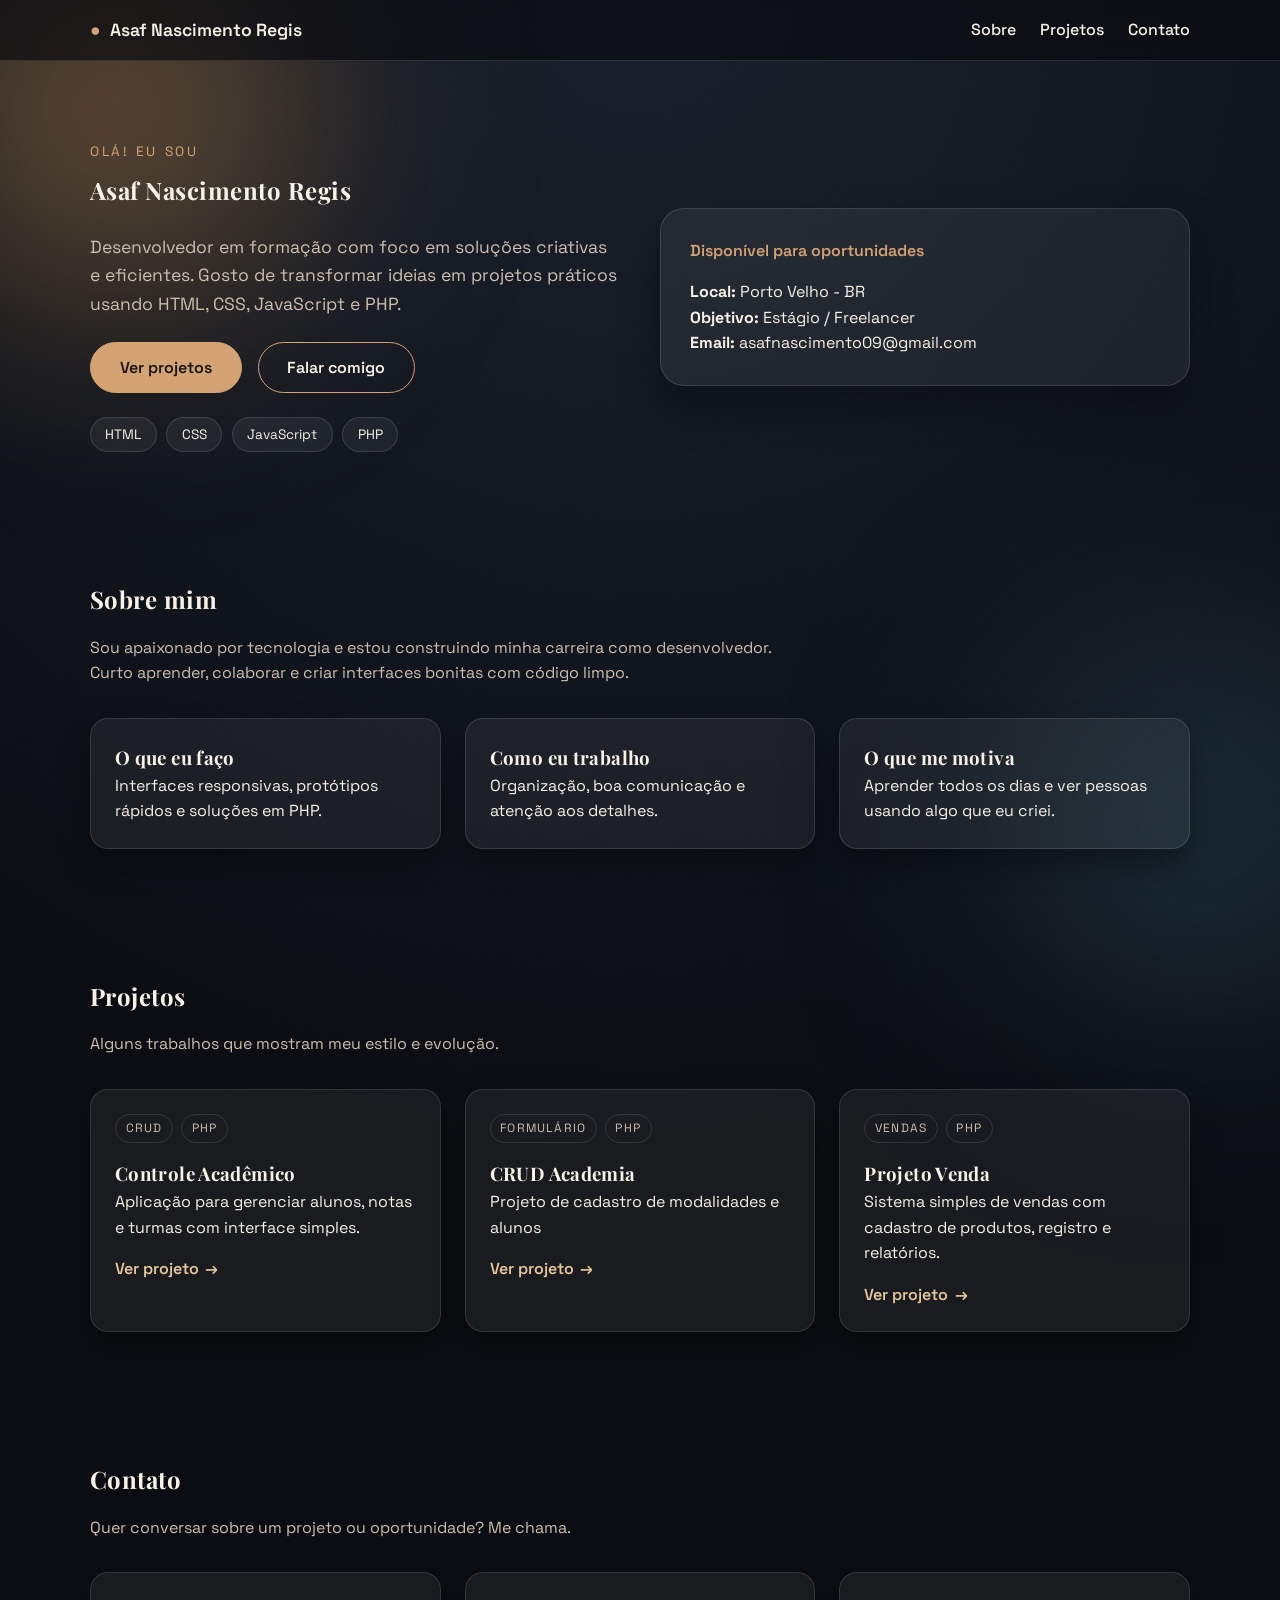
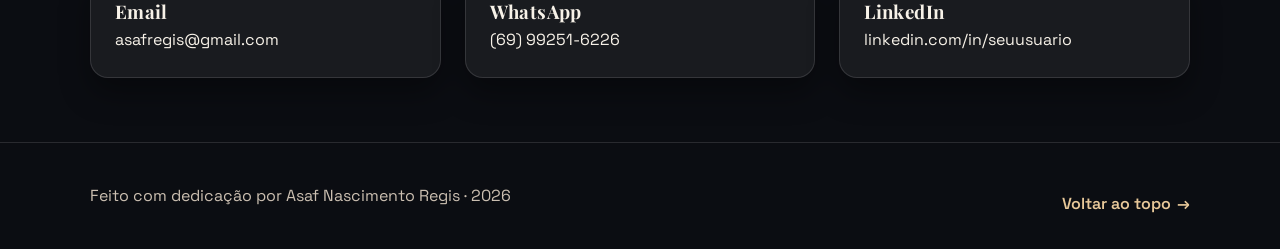
==== index.html @ 3a40befc "ajeitando-links" ====
﻿<!doctype html>
<html lang="pt-br">
  <head>
    <meta charset="utf-8" />
    <meta name="viewport" content="width=device-width, initial-scale=1" />
    <title>Portfólio | Asaf Nascimento Regis</title>
    <meta name="description" content="Portfólio pessoal com projetos, sobre e contato." />
    <link rel="preconnect" href="https://fonts.googleapis.com" />
    <link rel="preconnect" href="https://fonts.gstatic.com" crossorigin />
    <link href="https://fonts.googleapis.com/css2?family=Space+Grotesk:wght@300;400;500;600;700&family=Playfair+Display:wght@400;500;600&display=swap" rel="stylesheet" />
    <link rel="stylesheet" href="assets/style.css" />
  </head>
  <body>
    <div class="bg-orb orb-1"></div>
    <div class="bg-orb orb-2"></div>

    <header class="site-header">
      <div class="container header-content">
        <div class="brand">
          <span class="brand-mark">●</span>
          <span class="brand-name">Asaf Nascimento Regis</span>
        </div>
        <nav class="nav">
          <a href="#sobre">Sobre</a>
          <a href="#projetos">Projetos</a>
          <a href="#contato">Contato</a>
        </nav>
      </div>
    </header>

    <main>
      <section class="hero" id="topo">
        <div class="container hero-grid">
          <div class="hero-text">
            <p class="eyebrow">Olá! Eu sou</p>
            <h1>Asaf Nascimento Regis</h1>
            <p class="lead">
              Desenvolvedor em formação com foco em soluções criativas e eficientes.
              Gosto de transformar ideias em projetos práticos usando HTML, CSS, JavaScript e PHP.
            </p>
            <div class="hero-actions">
              <a class="btn primary" href="#projetos">Ver projetos</a>
              <a class="btn ghost" href="#contato">Falar comigo</a>
            </div>
            <div class="hero-tags">
              <span>HTML</span>
              <span>CSS</span>
              <span>JavaScript</span>
              <span>PHP</span>
            </div>
          </div>
          <div class="hero-card">
            <div class="card-header">
              <span>Disponível para oportunidades</span>
            </div>
            <div class="card-body">
              <p><strong>Local:</strong> Porto Velho - BR</p>
              <p><strong>Objetivo:</strong> Estágio / Freelancer</p>
              <p><strong>Email:</strong> asafnascimento09@gmail.com</p>
            </div>
          </div>
        </div>
      </section>

      <section class="section" id="sobre">
        <div class="container">
          <div class="section-header">
            <h2>Sobre mim</h2>
            <p>
              Sou apaixonado por tecnologia e estou construindo minha carreira como desenvolvedor.
              Curto aprender, colaborar e criar interfaces bonitas com código limpo.
            </p>
          </div>
          <div class="about-grid">
            <div class="about-card">
              <h3>O que eu faço</h3>
              <p>Interfaces responsivas, protótipos rápidos e soluções em PHP.</p>
            </div>
            <div class="about-card">
              <h3>Como eu trabalho</h3>
              <p>Organização, boa comunicação e atenção aos detalhes.</p>
            </div>
            <div class="about-card">
              <h3>O que me motiva</h3>
              <p>Aprender todos os dias e ver pessoas usando algo que eu criei.</p>
            </div>
          </div>
        </div>
      </section>

      <section class="section projects" id="projetos">
        <div class="container">
          <div class="section-header">
            <h2>Projetos</h2>
            <p>Alguns trabalhos que mostram meu estilo e evolução.</p>
          </div>
          <div class="projects-grid">
            <article class="project-card">
              <div class="project-meta">
                <span class="pill">CRUD</span>
                <span class="pill">PHP</span>
              </div>
              <h3>Controle Acadêmico</h3>
              <p>Aplicação para gerenciar alunos, notas e turmas com interface simples.</p>
              <a class="text-link" href="desen-com-ia/controle_academico_CRUD/" target="_blank" rel="noreferrer">Ver projeto</a>
            </article>
            <article class="project-card">
              <div class="project-meta">
                <span class="pill">Formulário</span>
                <span class="pill">PHP</span>
              </div>
              <h3>CRUD Academia</h3>
              <p>Projeto de cadastro de modalidades e alunos</p>
              <a class="text-link" href="CRUD_NO_PHP_CLASS/index.php" target="_blank" rel="noreferrer">Ver projeto</a>
            </article>
            <article class="project-card">
              <div class="project-meta">
                <span class="pill">Vendas</span>
                <span class="pill">PHP</span>
              </div>
              <h3>Projeto Venda</h3>
              <p>Sistema simples de vendas com cadastro de produtos, registro e relatórios.</p>
              <a class="text-link" href="projeto_venda/" target="_blank" rel="noreferrer">Ver projeto</a>
            </article>
          </div>
        </div>
      </section>

      <section class="section" id="contato">
        <div class="container">
          <div class="section-header">
            <h2>Contato</h2>
            <p>Quer conversar sobre um projeto ou oportunidade? Me chama.</p>
          </div>
          <div class="contact-grid">
            <div class="contact-card">
              <h3>Email</h3>
              <p>asafregis@gmail.com</p>
            </div>
            <div class="contact-card">
              <h3>WhatsApp</h3>
              <p>(69) 99251-6226</p>
            </div>
            <div class="contact-card">
              <h3>LinkedIn</h3>
              <p>linkedin.com/in/seuusuario</p>
            </div>
          </div>
        </div>
      </section>
    </main>

    <footer class="site-footer">
      <div class="container footer-content">
        <p>Feito com dedicação por Asaf Nascimento Regis · 2026</p>
        <a class="text-link" href="#topo">Voltar ao topo</a>
      </div>
    </footer>

    <script src="assets/script.js"></script>
  </body>
</html>
---- assets/style.css ----
﻿:root {
  --bg: #0f1218;
  --bg-alt: #171c24;
  --card: rgba(255, 255, 255, 0.06);
  --text: #f7f2e8;
  --muted: #cbbfb1;
  --accent: #d4a373;
  --accent-strong: #e8c899;
  --stroke: rgba(255, 255, 255, 0.12);
  --shadow: rgba(0, 0, 0, 0.35);
}

* {
  box-sizing: border-box;
  margin: 0;
  padding: 0;
}

body {
  font-family: "Space Grotesk", sans-serif;
  background: radial-gradient(circle at top, #1a202c, #0b0d12 60%);
  color: var(--text);
  min-height: 100vh;
  line-height: 1.6;
  overflow-x: hidden;
}

h1, h2, h3 {
  font-family: "Playfair Display", serif;
  letter-spacing: 0.02em;
}

a {
  color: inherit;
  text-decoration: none;
}

.container {
  width: min(1100px, 90%);
  margin: 0 auto;
}

.site-header {
  position: sticky;
  top: 0;
  z-index: 10;
  background: rgba(10, 12, 16, 0.7);
  backdrop-filter: blur(10px);
  border-bottom: 1px solid var(--stroke);
}

.header-content {
  display: flex;
  align-items: center;
  justify-content: space-between;
  padding: 1rem 0;
}

.brand {
  display: flex;
  align-items: center;
  gap: 0.6rem;
  font-weight: 600;
  font-size: 1.1rem;
}

.brand-mark {
  color: var(--accent);
}

.nav {
  display: flex;
  gap: 1.5rem;
  font-weight: 500;
}

.nav a {
  position: relative;
}

.nav a::after {
  content: "";
  position: absolute;
  left: 0;
  bottom: -0.3rem;
  width: 0;
  height: 2px;
  background: var(--accent);
  transition: width 0.3s ease;
}

.nav a:hover::after {
  width: 100%;
}

.hero {
  padding: 5rem 0 4rem;
}

.hero-grid {
  display: grid;
  gap: 2.5rem;
  grid-template-columns: repeat(auto-fit, minmax(280px, 1fr));
  align-items: center;
}

.eyebrow {
  text-transform: uppercase;
  letter-spacing: 0.2em;
  font-size: 0.85rem;
  color: var(--accent);
  margin-bottom: 0.5rem;
}

.lead {
  margin: 1.5rem 0;
  color: var(--muted);
  font-size: 1.1rem;
}

.hero-actions {
  display: flex;
  gap: 1rem;
  flex-wrap: wrap;
  margin-bottom: 1.5rem;
}

.btn {
  padding: 0.75rem 1.8rem;
  border-radius: 999px;
  border: 1px solid var(--accent);
  font-weight: 600;
  transition: transform 0.2s ease, box-shadow 0.2s ease;
}

.btn.primary {
  background: var(--accent);
  color: #1a1410;
}

.btn.ghost {
  background: transparent;
  color: var(--text);
}

.btn:hover {
  transform: translateY(-2px);
  box-shadow: 0 12px 25px var(--shadow);
}

.hero-tags {
  display: flex;
  flex-wrap: wrap;
  gap: 0.6rem;
}

.hero-tags span {
  border: 1px solid var(--stroke);
  padding: 0.35rem 0.9rem;
  border-radius: 999px;
  font-size: 0.85rem;
  background: var(--card);
}

.hero-card {
  background: var(--card);
  border-radius: 24px;
  border: 1px solid var(--stroke);
  padding: 1.8rem;
  box-shadow: 0 20px 40px var(--shadow);
}

.card-header {
  font-weight: 600;
  margin-bottom: 1rem;
  color: var(--accent);
}

.section {
  padding: 4rem 0;
}

.section-header {
  display: grid;
  gap: 1rem;
  margin-bottom: 2rem;
}

.section-header p {
  color: var(--muted);
  max-width: 700px;
}

.about-grid,
.projects-grid,
.contact-grid {
  display: grid;
  gap: 1.5rem;
  grid-template-columns: repeat(auto-fit, minmax(240px, 1fr));
}

.about-card,
.project-card,
.contact-card {
  background: var(--card);
  border: 1px solid var(--stroke);
  border-radius: 18px;
  padding: 1.5rem;
  box-shadow: 0 15px 30px var(--shadow);
}

.project-meta {
  display: flex;
  gap: 0.5rem;
  margin-bottom: 1rem;
}

.pill {
  font-size: 0.75rem;
  text-transform: uppercase;
  letter-spacing: 0.1em;
  border: 1px solid var(--stroke);
  padding: 0.25rem 0.6rem;
  border-radius: 999px;
  color: var(--muted);
}

.text-link {
  display: inline-flex;
  margin-top: 1rem;
  color: var(--accent-strong);
  font-weight: 600;
}

.text-link::after {
  content: "→";
  margin-left: 0.4rem;
  transition: transform 0.2s ease;
}

.text-link:hover::after {
  transform: translateX(4px);
}

.site-footer {
  border-top: 1px solid var(--stroke);
  padding: 2rem 0;
  background: #0b0d12;
}

.footer-content {
  display: flex;
  align-items: center;
  justify-content: space-between;
  flex-wrap: wrap;
  gap: 1rem;
  color: var(--muted);
}

.bg-orb {
  position: fixed;
  width: 380px;
  height: 380px;
  border-radius: 50%;
  filter: blur(120px);
  opacity: 0.5;
  z-index: -1;
}

.orb-1 {
  background: #b8874f;
  top: -80px;
  left: -80px;
}

.orb-2 {
  background: #2d4c61;
  bottom: -120px;
  right: -120px;
}

.reveal {
  opacity: 0;
  transform: translateY(24px);
  transition: opacity 0.6s ease, transform 0.6s ease;
}

.reveal.visible {
  opacity: 1;
  transform: translateY(0);
}

@media (max-width: 720px) {
  .nav {
    display: none;
  }

  .hero {
    padding-top: 3.5rem;
  }

  .footer-content {
    flex-direction: column;
    align-items: flex-start;
  }
}
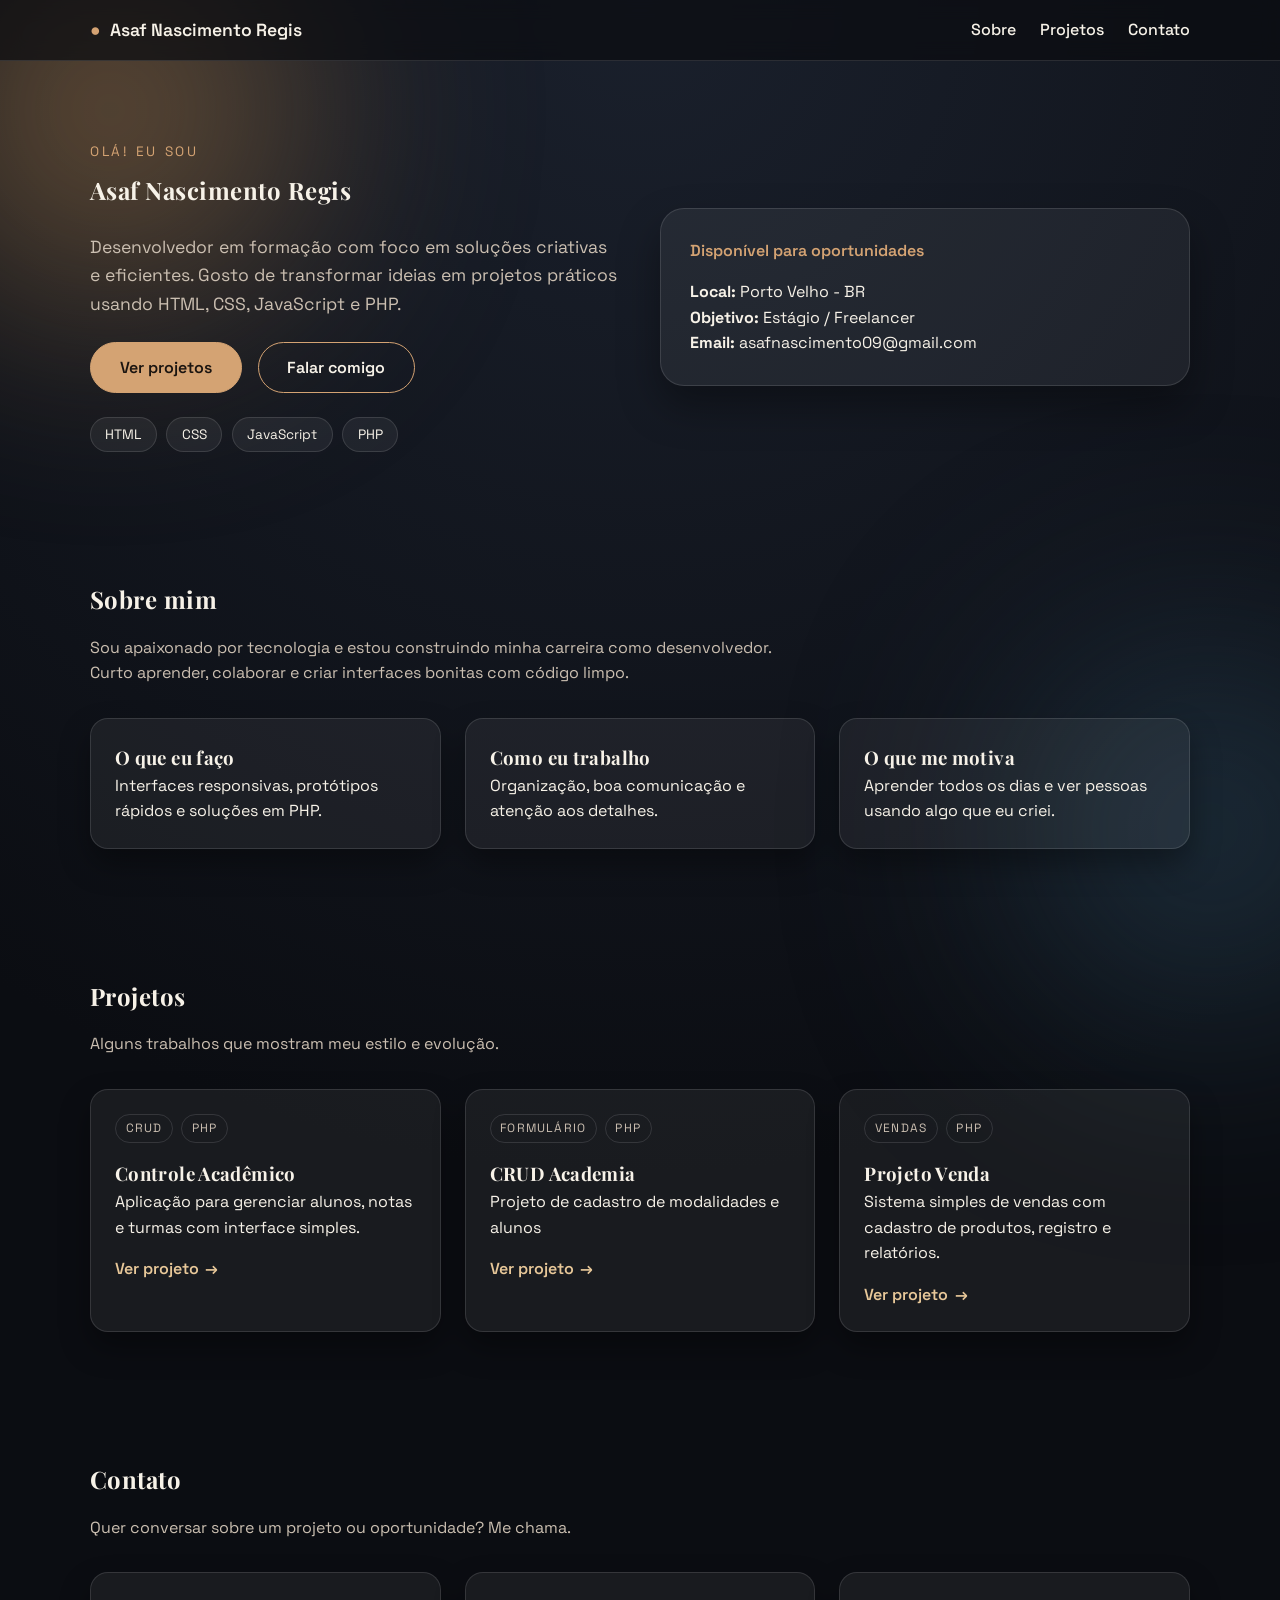
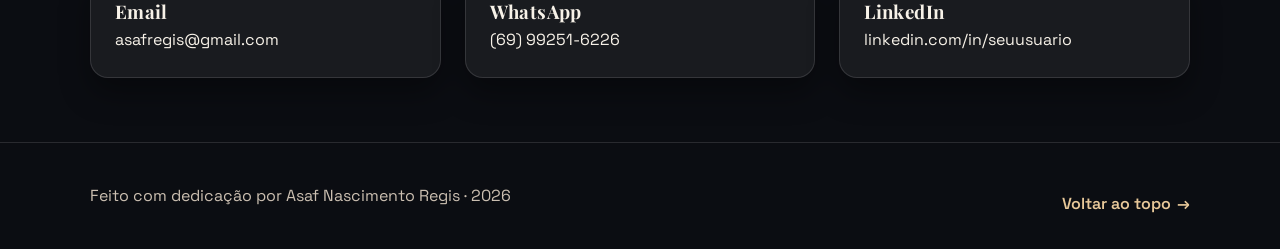
==== commit 5f5a83ca: "teste" ====
--- a/index.html
+++ b/index.html
@@ -102,7 +102,7 @@
               </div>
               <h3>Controle Acadêmico</h3>
               <p>Aplicação para gerenciar alunos, notas e turmas com interface simples.</p>
-              <a class="text-link" href="desen-com-ia/controle_academico_CRUD/" target="_blank" rel="noreferrer">Ver projeto</a>
+              <a class="text-link" href="desen-com-ia/controle_academico_CRUD/index.php" target="_blank" rel="noreferrer">Ver projeto</a>
             </article>
             <article class="project-card">
               <div class="project-meta">
@@ -111,7 +111,7 @@
               </div>
               <h3>CRUD Academia</h3>
               <p>Projeto de cadastro de modalidades e alunos</p>
-              <a class="text-link" href="CRUD_NO_PHP_CLASS/index.php" target="_blank" rel="noreferrer">Ver projeto</a>
+              <a class="text-link" href="CRUD_NO_PHP_CLASS/" target="_blank" rel="noreferrer">Ver projeto</a>
             </article>
             <article class="project-card">
               <div class="project-meta">
@@ -120,7 +120,7 @@
               </div>
               <h3>Projeto Venda</h3>
               <p>Sistema simples de vendas com cadastro de produtos, registro e relatórios.</p>
-              <a class="text-link" href="projeto_venda/" target="_blank" rel="noreferrer">Ver projeto</a>
+              <a class="text-link" href="projeto_venda/index.php" target="_blank" rel="noreferrer">Ver projeto</a>
             </article>
           </div>
         </div>
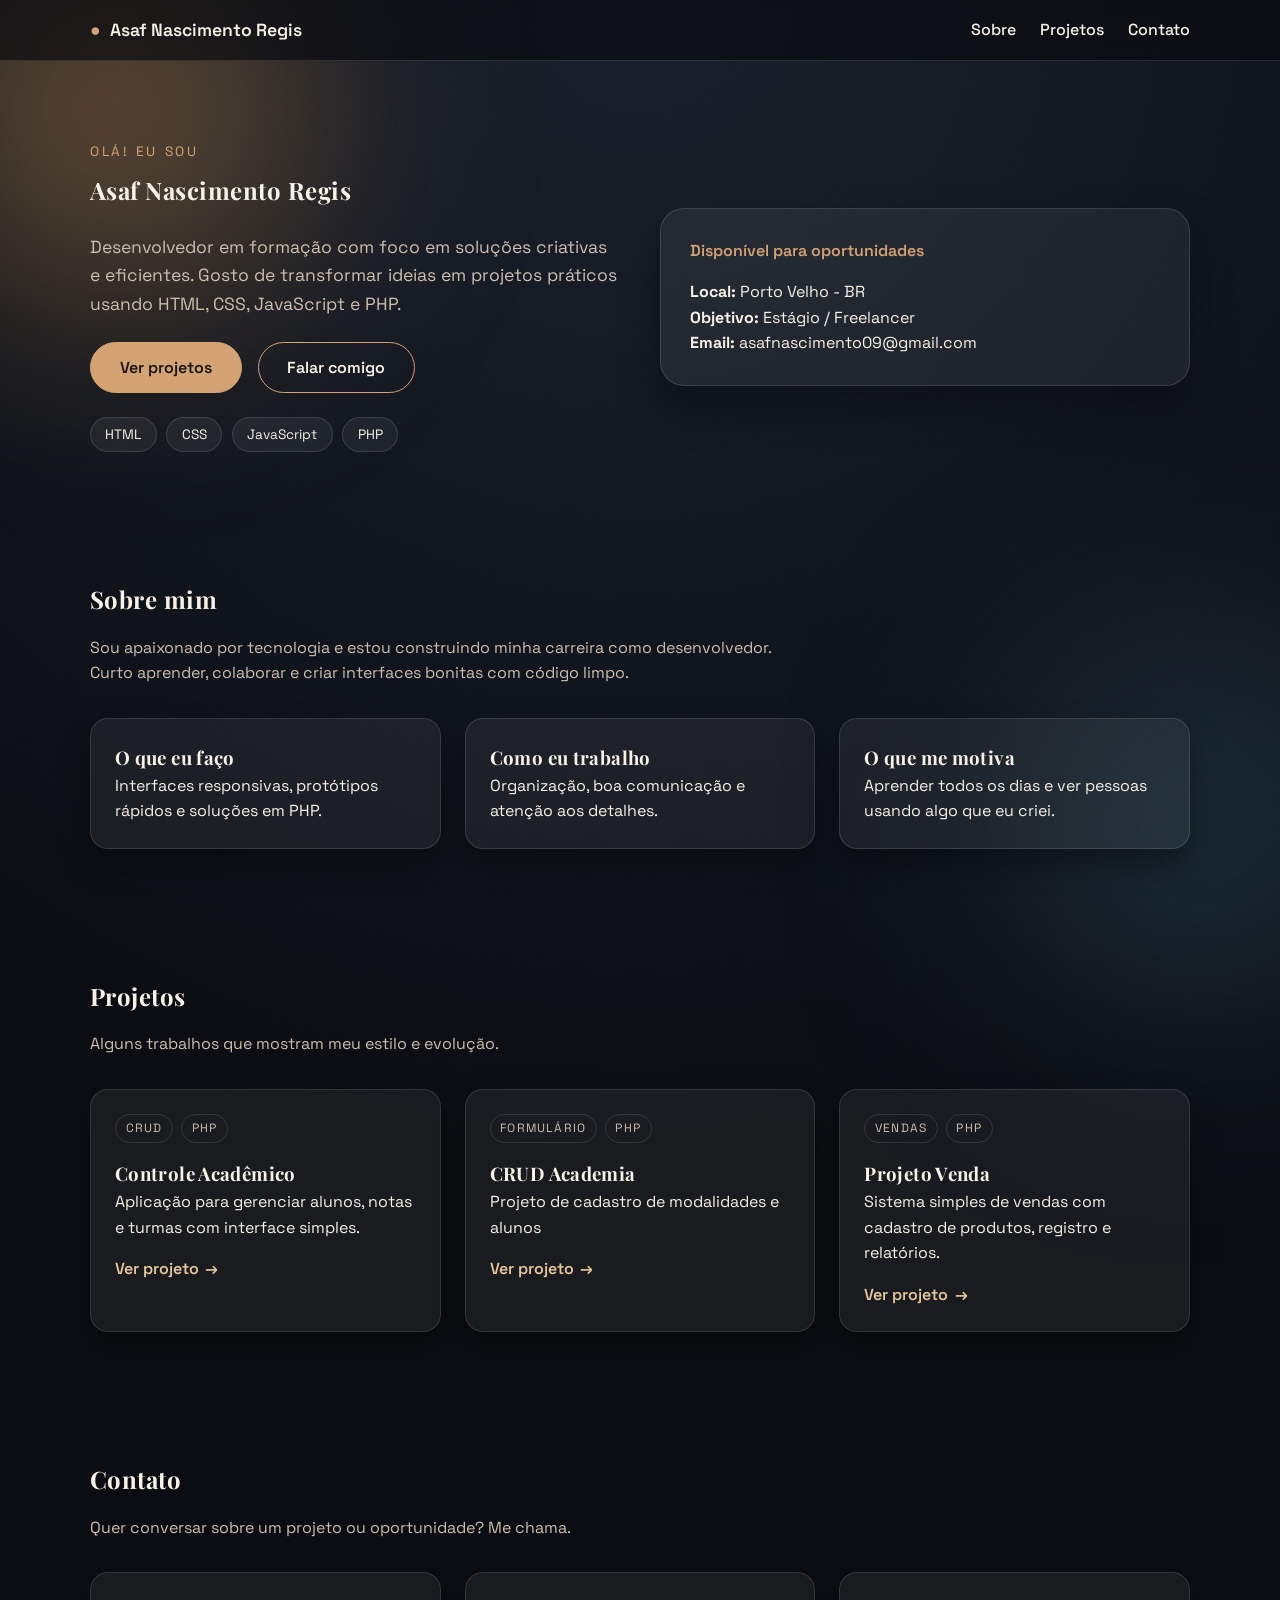
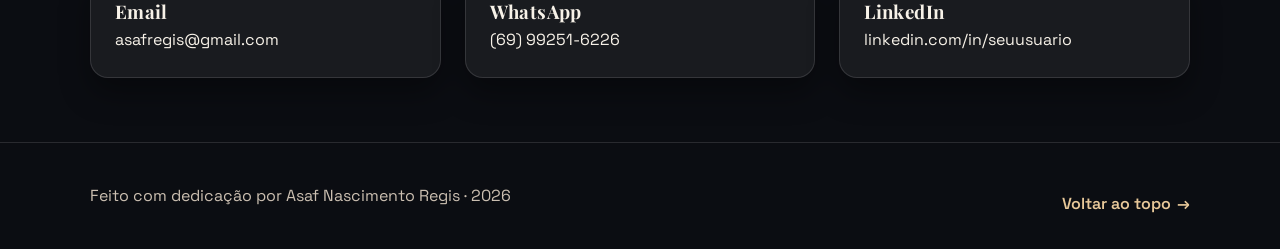
==== commit 3224ccfe: "ajeitando-link-3" ====
--- a/index.html
+++ b/index.html
@@ -111,7 +111,7 @@
               </div>
               <h3>CRUD Academia</h3>
               <p>Projeto de cadastro de modalidades e alunos</p>
-              <a class="text-link" href="CRUD_NO_PHP_CLASS/" target="_blank" rel="noreferrer">Ver projeto</a>
+              <a class="text-link" href="CRUD_NO_PHP_CLASS/public/home.php" target="_blank" rel="noreferrer">Ver projeto</a>
             </article>
             <article class="project-card">
               <div class="project-meta">
